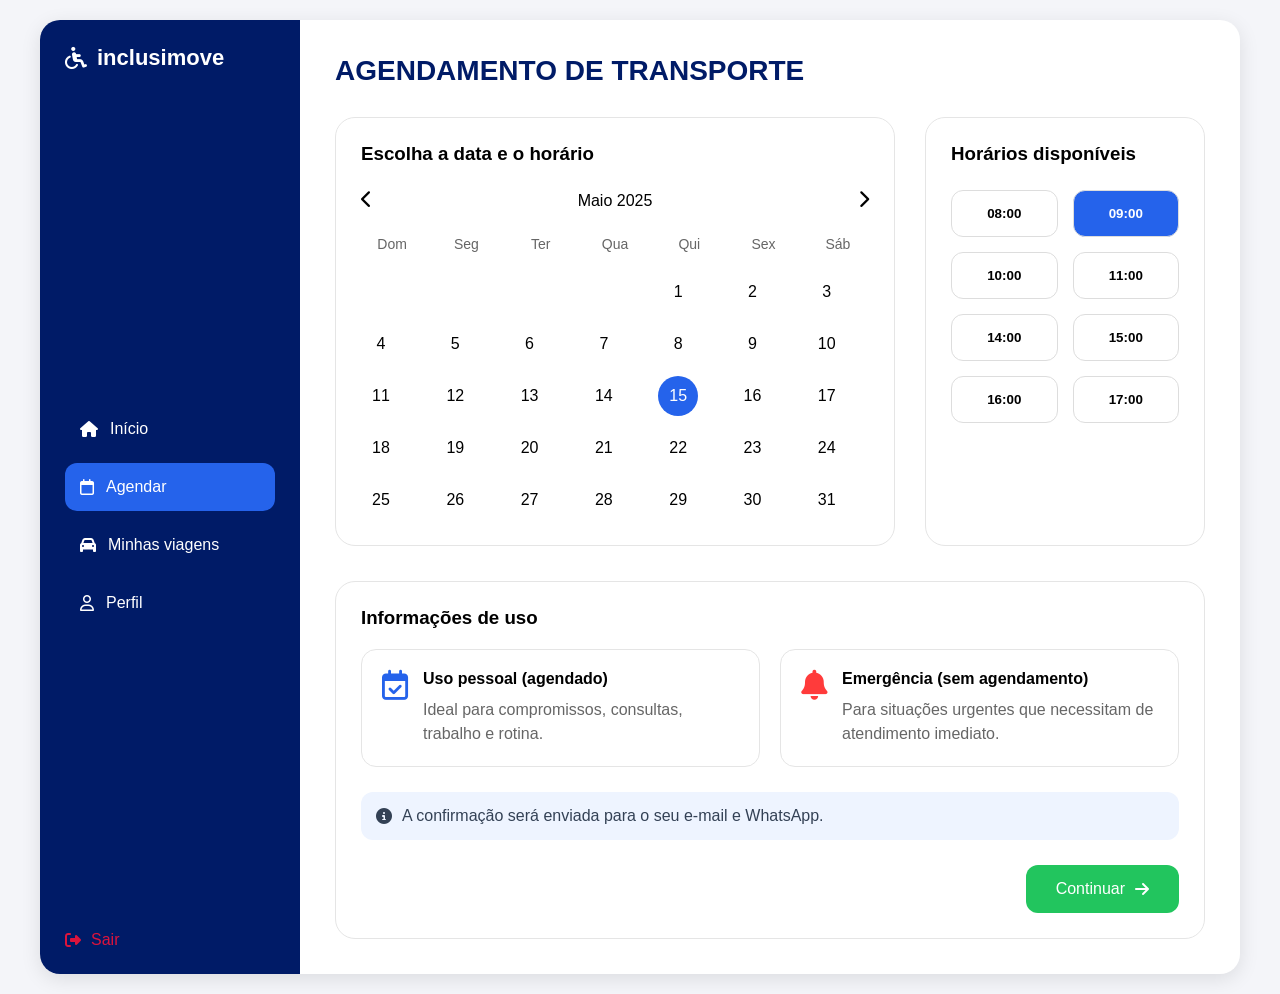
==== agendamento.html @ f87c6811 "alteraçao" ====
<!DOCTYPE html>
<html lang="pt-BR">
<head>
  <meta charset="UTF-8" />
  <meta name="viewport" content="width=device-width, initial-scale=1.0"/>
  <title>Agendamento de Transporte</title>

  <link rel="stylesheet" href="agendamento.css">

  <!-- Icons -->
  <link rel="stylesheet"
  href="https://cdnjs.cloudflare.com/ajax/libs/font-awesome/6.5.1/css/all.min.css"/>
</head>

<body>

<div class="container">

  <!-- SIDEBAR -->
  <aside class="sidebar">

    <div class="logo">
      <i class="fa-solid fa-wheelchair"></i>
      <span>inclusimove</span>
    </div>

    <ul class="menu">

      <li>
        <i class="fa-solid fa-house"></i>
        Início
      </li>

      <li class="active">
        <i class="fa-regular fa-calendar"></i>
        Agendar
      </li>

      <li>
        <i class="fa-solid fa-car"></i>
        Minhas viagens
      </li>

      <li>
        <i class="fa-regular fa-user"></i>
        Perfil
      </li>

      

    </ul>

    <button class="logout">
      <i class="fa-solid fa-right-from-bracket"></i>
      <a style="text-decoration: none; color: crimson;" href="index.html">
      Sair
      </a>
    </button>

  </aside>

  <!-- MAIN -->
  <main class="main">

    <h1>AGENDAMENTO DE TRANSPORTE</h1>

    <div class="content">

      <!-- CALENDÁRIO -->
      <div class="calendar-box">

        <h3>Escolha a data e o horário</h3>

        <div class="calendar-header">
          <button><i class="fa-solid fa-chevron-left"></i></button>

          <span>Maio 2025</span>

          <button><i class="fa-solid fa-chevron-right"></i></button>
        </div>

        <div class="weekdays">
          <span>Dom</span>
          <span>Seg</span>
          <span>Ter</span>
          <span>Qua</span>
          <span>Qui</span>
          <span>Sex</span>
          <span>Sáb</span>
        </div>

        <div class="days">

          <span></span>
          <span></span>
          <span></span>
          <span></span>

          <span>1</span>
          <span>2</span>
          <span>3</span>

          <span>4</span>
          <span>5</span>
          <span>6</span>
          <span>7</span>
          <span>8</span>
          <span>9</span>
          <span>10</span>

          <span>11</span>
          <span>12</span>
          <span>13</span>
          <span>14</span>

          <span class="selected">15</span>

          <span>16</span>
          <span>17</span>

          <span>18</span>
          <span>19</span>
          <span>20</span>
          <span>21</span>
          <span>22</span>
          <span>23</span>
          <span>24</span>

          <span>25</span>
          <span>26</span>
          <span>27</span>
          <span>28</span>
          <span>29</span>
          <span>30</span>
          <span>31</span>

        </div>

      </div>

      <!-- HORÁRIOS -->
      <div class="time-box">

        <h3>Horários disponíveis</h3>

        <div class="times">

          <button>08:00</button>
          <button class="active-time">09:00</button>
          <button>10:00</button>
          <button>11:00</button>
          <button>14:00</button>
          <button>15:00</button>
          <button>16:00</button>
          <button>17:00</button>

        </div>

      </div>

    </div>

    <!-- INFO -->
    <div class="info-section">

      <h3>Informações de uso</h3>

      <div class="cards">

        <div class="card">
          <i class="fa-regular fa-calendar-check blue"></i>

          <div>
            <h4>Uso pessoal (agendado)</h4>
            <p>
              Ideal para compromissos,
              consultas, trabalho e rotina.
            </p>
          </div>
        </div>

        <div class="card">
          <i class="fa-solid fa-bell red"></i>

          <div>
            <h4>Emergência (sem agendamento)</h4>
            <p>
              Para situações urgentes que
              necessitam de atendimento imediato.
            </p>
          </div>
        </div>

      </div>

      <div class="notice">
        <i class="fa-solid fa-circle-info"></i>
        A confirmação será enviada para o seu e-mail e WhatsApp.
      </div>

      <div class="button-area">
        <button id="continueBtn">
          Continuar
          <i class="fa-solid fa-arrow-right"></i>
        </button>
      </div>

    </div>

  </main>

</div>

<script src="agendamento.js"></script>

</body>
</html>
---- agendamento.css ----
*{
  margin:0;
  padding:0;
  box-sizing:border-box;
  font-family:Arial, Helvetica, sans-serif;
}

body{
  background:#f4f5f9;
  display:flex;
  justify-content:center;
  align-items:center;
  min-height:100vh;
  padding:20px;
}

.container{
  width:1200px;
  background:white;
  border-radius:20px;
  overflow:hidden;
  display:flex;
  box-shadow:0 5px 20px rgba(0,0,0,0.1);
}

/* SIDEBAR */

.sidebar{
  width:260px;
  background:#001b67;
  color:white;
  padding:25px;
  display:flex;
  flex-direction:column;
  justify-content:space-between;
}

.logo{
  display:flex;
  align-items:center;
  gap:10px;
  font-size:22px;
  font-weight:bold;
  margin-bottom:40px;
}

.menu{
  list-style:none;
}

.menu li{
  padding:15px;
  border-radius:12px;
  margin-bottom:10px;
  cursor:pointer;
  display:flex;
  align-items:center;
  gap:12px;
  transition:0.3s;
}

.menu li:hover{
  background:#163ab3;
}

.active{
  background:#2563eb;
}

.emergency{
  color:#ff4d4d;
}

.logout{
  background:none;
  border:none;
  color:crimson;
  font-size:16px;
  cursor:pointer;
  display:flex;
  align-items:center;
  gap:10px;
}

/* MAIN */

.main{
  flex:1;
  padding:35px;
}

.main h1{
  color:#001b67;
  margin-bottom:30px;
  font-size:28px;
}

.content{
  display:flex;
  gap:30px;
  flex-wrap:wrap;
}

.calendar-box,
.time-box{
  background:#fff;
  border:1px solid #e5e5e5;
  border-radius:20px;
  padding:25px;
}

.calendar-box{
  flex:2;
}

.time-box{
  width:280px;
}

.calendar-header{
  display:flex;
  justify-content:space-between;
  align-items:center;
  margin:25px 0;
}

.calendar-header button{
  background:none;
  border:none;
  font-size:18px;
  cursor:pointer;
}

.weekdays,
.days{
  display:grid;
  grid-template-columns:repeat(7,1fr);
  gap:12px;
  text-align:center;
}

.weekdays{
  margin-bottom:20px;
  color:#666;
  font-size:14px;
}

.days span{
  width:40px;
  height:40px;
  display:flex;
  justify-content:center;
  align-items:center;
  border-radius:50%;
  cursor:pointer;
  transition:0.3s;
}

.days span:hover{
  background:#dbeafe;
}

.selected{
  background:#2563eb;
  color:white;
}

.times{
  display:grid;
  grid-template-columns:repeat(2,1fr);
  gap:15px;
  margin-top:25px;
}

.times button{
  padding:15px;
  border-radius:12px;
  border:1px solid #ddd;
  background:white;
  cursor:pointer;
  transition:0.3s;
  font-weight:bold;
}

.times button:hover{
  background:#dbeafe;
}

.active-time{
  background:#2563eb !important;
  color:white;
}

/* INFO SECTION */

.info-section{
  margin-top:35px;
  border:1px solid #e5e5e5;
  border-radius:20px;
  padding:25px;
}

.cards{
  display:flex;
  gap:20px;
  margin-top:20px;
  flex-wrap:wrap;
}

.card{
  flex:1;
  min-width:250px;
  border:1px solid #e5e5e5;
  border-radius:15px;
  padding:20px;
  display:flex;
  gap:15px;
}

.card i{
  font-size:30px;
}

.blue{
  color:#2563eb;
}

.red{
  color:#ff3b3b;
}

.card p{
  color:#666;
  margin-top:10px;
  line-height:1.5;
}

.notice{
  background:#eef4ff;
  color:#334155;
  padding:15px;
  border-radius:12px;
  margin-top:25px;
  display:flex;
  align-items:center;
  gap:10px;
}

.button-area{
  display:flex;
  justify-content:flex-end;
  margin-top:25px;
}

.button-area button{
  background:#22c55e;
  color:white;
  border:none;
  padding:15px 30px;
  border-radius:12px;
  font-size:16px;
  cursor:pointer;
  display:flex;
  align-items:center;
  gap:10px;
  transition:0.3s;
}

.button-area button:hover{
  background:#16a34a;
}

/* RESPONSIVO */

@media(max-width:950px){

  .container{
    flex-direction:column;
  }

  .sidebar{
    width:100%;
  }

  .content{
    flex-direction:column;
  }

  .time-box{
    width:100%;
  }


}
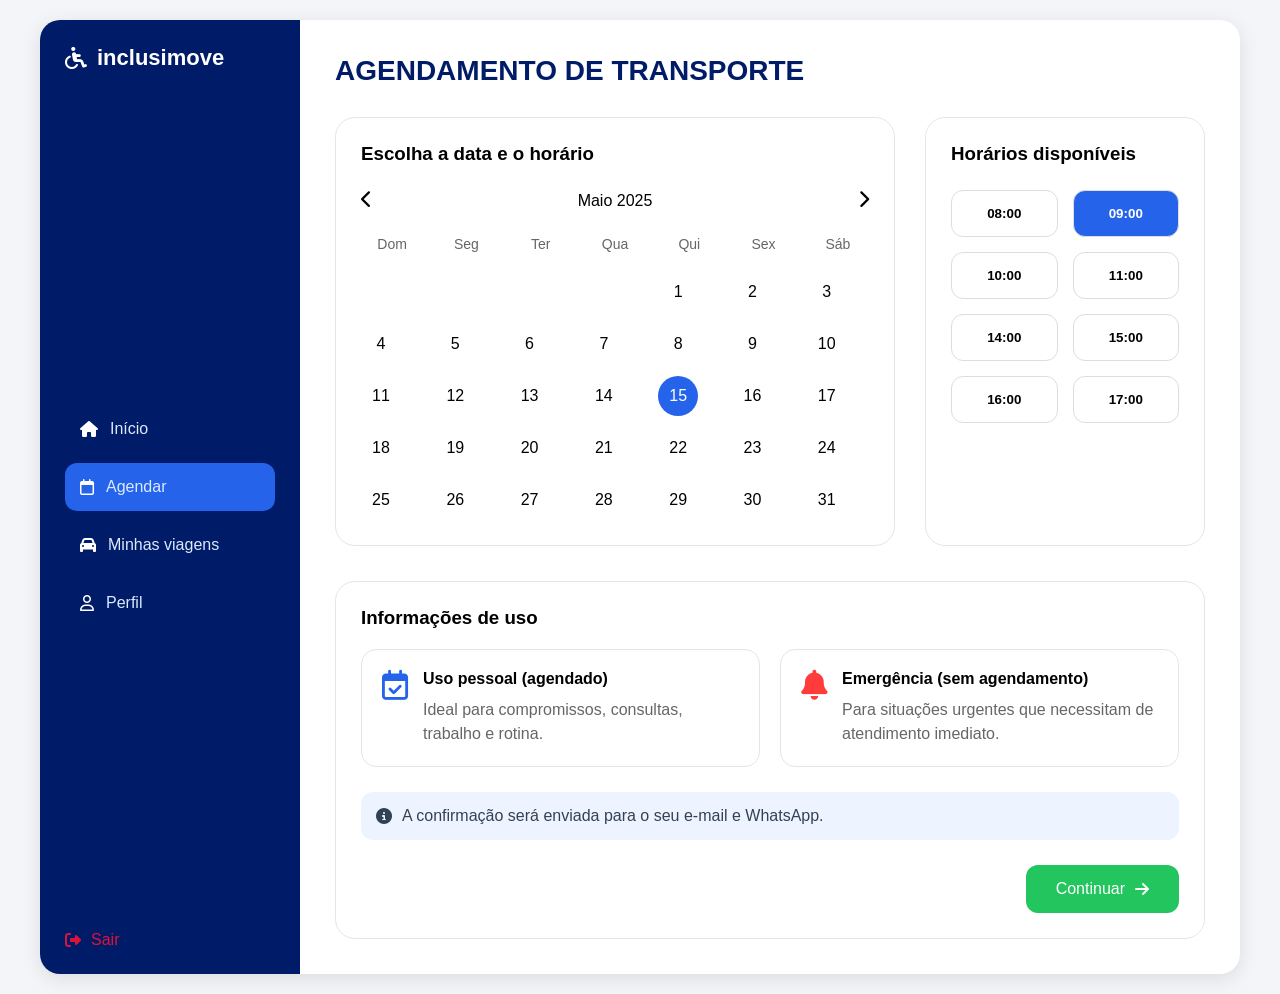
==== commit 0687196c: "alteração" ====
--- a/agendamento.html
+++ b/agendamento.html
@@ -27,23 +27,31 @@
     <ul class="menu">
 
       <li>
-        <i class="fa-solid fa-house"></i>
+        <i  class="fa-solid fa-house"></i>
+        <a href="homepage.html">
         Início
+        </a>
       </li>
 
       <li class="active">
         <i class="fa-regular fa-calendar"></i>
+        <a href="agendamento.html">
         Agendar
+        </a>
       </li>
 
       <li>
         <i class="fa-solid fa-car"></i>
+        <a href="viagem.html">
         Minhas viagens
+        </a>
       </li>
 
       <li>
         <i class="fa-regular fa-user"></i>
+       <a href="perfil.html">
         Perfil
+        </a>
       </li>
 
       
--- a/agendamento.css
+++ b/agendamento.css
@@ -12,6 +12,11 @@
   align-items:center;
   min-height:100vh;
   padding:20px;
+}
+
+a{
+  text-decoration: none;
+  color: #dbeafe;
 }
 
 .container{
